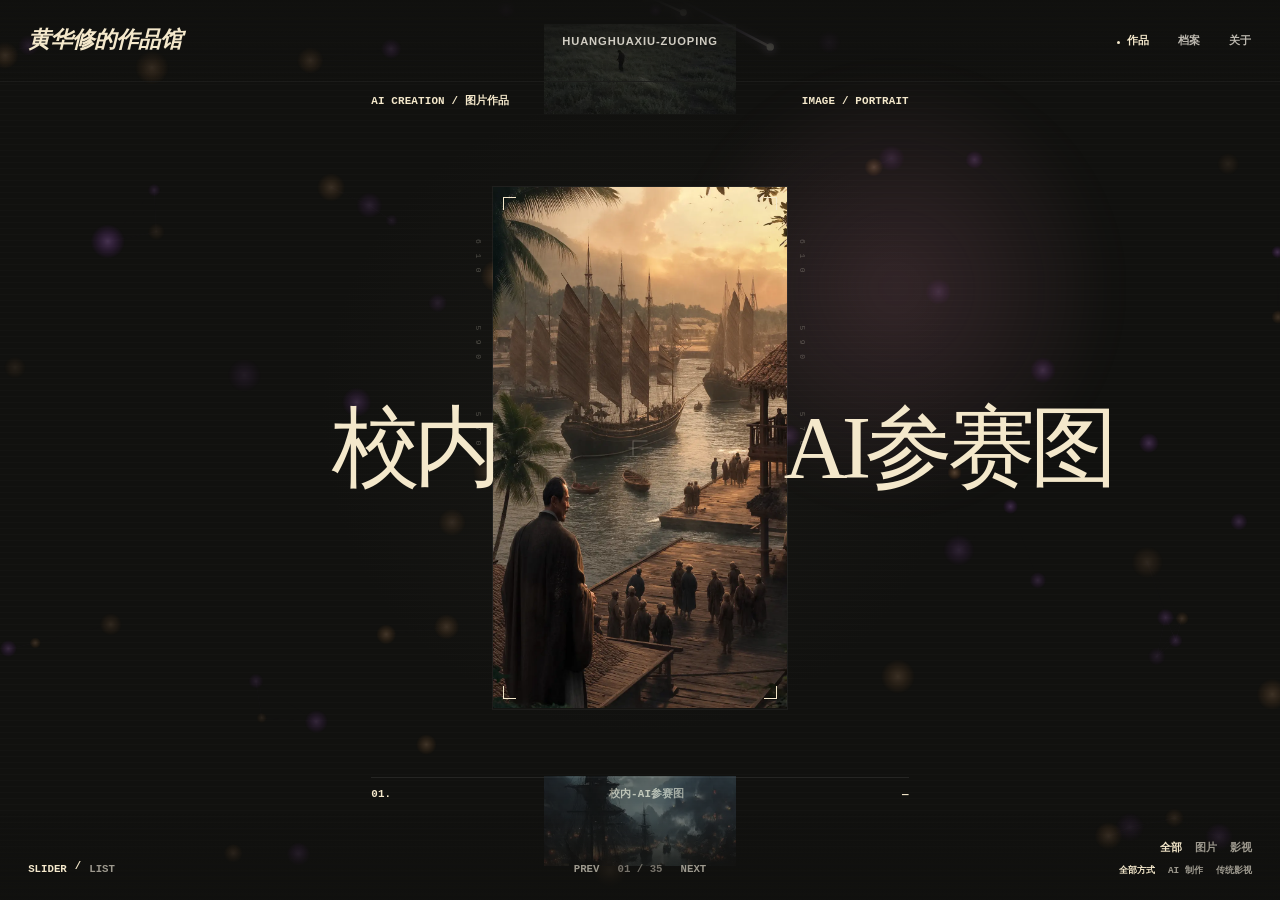
==== index.html @ d105a2c4 "Finalize mobile archive control index.html" ====
<!doctype html>
<html lang="zh-CN">
<head>
  <meta charset="utf-8">
  <meta name="viewport" content="width=device-width,initial-scale=1,viewport-fit=cover">
  <meta name="description" content="黄华修的 AI 视觉与影视作品集">
  <meta name="theme-color" content="#11110f">
  <title>黄华修的作品馆</title>
  <link rel="stylesheet" href="editorial.css?v=5">
</head>
<body>
  <canvas class="ambient-canvas" aria-hidden="true"></canvas>
  <div class="cursor-aura" aria-hidden="true"></div>
  <header class="site-header">
    <a class="brand" id="brand-name" href="#work" aria-label="返回精选作品">黄华修的作品馆</a>
    <p class="creative-label" id="creative-label">AI VISUAL ARTIST / FILMMAKER</p>
    <nav class="primary-nav" aria-label="主导航">
      <a class="is-current" id="work-link" href="#work">作品</a>
      <button type="button" id="open-archive">档案</button>
      <button type="button" id="open-about">关于</button>
    </nav>
  </header>
  <button class="mobile-archive-link" id="mobile-archive" type="button">档案</button>
  <main id="work" class="portfolio-shell">
    <section class="slider-view" id="slider-view" aria-label="精选作品浏览器">
      <button class="peek peek-previous" id="peek-previous" type="button" aria-label="上一件作品"></button>
      <div class="featured-header" aria-live="polite"><span id="featured-category">AI VISUAL</span><span class="featured-mode" id="featured-mode">IMAGE / PORTRAIT</span></div>
      <div class="featured-composition" id="featured-composition">
        <h1 class="title-fragment title-left" id="title-left"></h1>
        <button class="featured-frame" id="featured-frame" type="button" aria-label="查看作品详情">
          <span class="film-corner corner-tl" aria-hidden="true"></span><span class="film-corner corner-tr" aria-hidden="true"></span><span class="film-corner corner-bl" aria-hidden="true"></span><span class="film-corner corner-br" aria-hidden="true"></span>
          <span class="frame-scale scale-left" aria-hidden="true">610&nbsp;&nbsp;&nbsp;590&nbsp;&nbsp;&nbsp;570</span><span class="frame-scale scale-right" aria-hidden="true">610&nbsp;&nbsp;&nbsp;590&nbsp;&nbsp;&nbsp;570</span><span class="focus-mark" aria-hidden="true"></span>
          <span class="featured-media" id="featured-media"></span>
        </button>
        <h1 class="title-fragment title-right" id="title-right"></h1>
      </div>
      <div class="featured-info"><span class="work-number" id="work-number">01.</span><span class="work-title" id="work-title"></span><span class="work-year" id="work-year">—</span></div>
      <button class="peek peek-next" id="peek-next" type="button" aria-label="下一件作品"></button>
    </section>
    <section class="archive-view" id="archive-view" hidden aria-label="作品列表">
      <header class="archive-heading"><div><span class="micro-label">ARCHIVE / 全部作品</span><h1 id="archive-title">作品展示</h1></div><div class="archive-intro"><p id="archive-statement"></p><p id="archive-description"></p></div></header>
      <div class="archive-list" id="archive-list"></div>
    </section>
    <section class="about-view" id="about-view" hidden aria-label="关于创作者"><span class="micro-label">ABOUT / 关于</span><h1 id="about-title">黄华修的作品馆</h1><p id="about-description"></p><button type="button" class="text-button" id="about-back">返回作品</button></section>
    <div class="empty-state" id="empty-state" hidden>当前筛选条件下暂无作品</div>
  </main>
  <footer class="portfolio-controls">
    <div class="view-switch" role="group" aria-label="视图切换"><button type="button" class="is-active" id="slider-button">SLIDER</button><span>/</span><button type="button" id="list-button">LIST</button></div>
    <div class="step-controls" role="group" aria-label="作品切换"><button type="button" id="previous-work" aria-label="上一件作品">PREV</button><span id="work-progress">01 / 10</span><button type="button" id="next-work" aria-label="下一件作品">NEXT</button></div>
    <div class="filter-controls">
      <div class="filter-group" id="media-filters" role="group" aria-label="作品类型"><button type="button" class="is-active" data-filter="all">全部</button><button type="button" data-filter="image">图片</button><button type="button" data-filter="video">影视</button></div>
      <div class="filter-group secondary-filters" id="production-filters" role="group" aria-label="制作方式"><button type="button" class="is-active" data-filter="all">全部方式</button><button type="button" data-filter="ai">AI 制作</button><button type="button" data-filter="traditional">传统影视</button></div>
    </div>
  </footer>
  <dialog id="viewer" aria-labelledby="viewer-title">
    <button class="close" type="button" aria-label="关闭详情">关闭</button><div id="viewer-media"></div>
    <div class="viewer-copy"><div><span id="viewer-meta"></span><h2 id="viewer-title"></h2><p id="viewer-description"></p></div><span id="viewer-category"></span></div>
  </dialog>
  <script defer src="ambient.js?v=3"></script>
  <script defer src="editorial-gallery.js?v=5"></script>
</body>
</html>
---- editorial.css ----
:root{--paper:#f4e8cb;--ink:#151512;--muted:#9b978b;--line:#f4e8cb32;--accent:#efb88f;--pointer-x:70vw;--pointer-y:32vh;--header-height:82px;--footer-height:86px}
*{box-sizing:border-box}html{background:var(--ink);scroll-behavior:smooth}body{margin:0;min-width:320px;min-height:100dvh;overflow:hidden;background:#11110f;color:var(--paper);font-family:"Microsoft YaHei UI","PingFang SC",Arial,sans-serif}button,a{color:inherit;font:inherit}button{border:0}a{text-decoration:none}[hidden]{display:none!important}.sr-only{position:absolute;width:1px;height:1px;overflow:hidden;clip:rect(0,0,0,0)}
.ambient-canvas{position:fixed;inset:0;width:100%;height:100%;z-index:0;pointer-events:none;opacity:.34}.cursor-aura{position:fixed;left:var(--pointer-x);top:var(--pointer-y);width:30rem;height:30rem;z-index:0;pointer-events:none;border-radius:50%;background:radial-gradient(circle,#c97f9830,transparent 65%);filter:blur(16px);transform:translate(-50%,-50%)}body::before{content:"";position:fixed;inset:0;z-index:0;pointer-events:none;background:radial-gradient(circle at 50% 46%,#2d292326,transparent 40%),linear-gradient(#ffffff03 1px,transparent 1px);background-size:auto,100% 6px;mix-blend-mode:screen}
.site-header{position:fixed;z-index:20;left:0;right:0;top:0;height:var(--header-height);display:grid;grid-template-columns:1fr auto 1fr;align-items:center;padding:0 clamp(22px,2.2vw,44px);border-bottom:1px solid #ffffff0c;background:linear-gradient(to bottom,#11110ff5,#11110f82,transparent)}.brand{justify-self:start;font:italic 600 clamp(1.25rem,1.75vw,1.8rem)/1 Georgia,"Noto Serif SC",serif;color:var(--paper)}.creative-label{margin:0;color:#d1cdc3;font-size:.7rem;font-weight:700;letter-spacing:.08em;text-transform:uppercase}.primary-nav{justify-self:end;display:flex;gap:clamp(14px,2.2vw,34px);align-items:center}.primary-nav a,.primary-nav button{position:relative;padding:5px 0;background:none;cursor:pointer;color:#bbb7ae;font-size:.7rem;font-weight:700;letter-spacing:.04em;text-transform:uppercase}.primary-nav .is-current,.primary-nav a:hover,.primary-nav button:hover{color:var(--paper)}.primary-nav .is-current::before{content:"";position:absolute;left:-10px;top:50%;width:3px;height:3px;border-radius:50%;background:var(--paper)}
.portfolio-shell{position:relative;z-index:2;height:100dvh;min-height:600px;padding:var(--header-height) 0 var(--footer-height);overflow:hidden}.slider-view{position:relative;width:100%;height:100%;display:grid;grid-template-rows:auto 1fr auto;align-items:center;padding:clamp(12px,1.4vh,20px) clamp(24px,3vw,52px)}.featured-header,.featured-info{width:min(42vw,680px);margin:auto;display:grid;grid-template-columns:1fr auto;color:var(--paper);font:600 .68rem/1.2 "Courier New",monospace;letter-spacing:.015em;text-transform:uppercase}.featured-header{align-self:end;padding-bottom:10px}.featured-mode{text-align:right}.featured-composition{position:relative;align-self:center;display:grid;grid-template-columns:minmax(0,1fr) auto minmax(0,1fr);align-items:center;width:100%;min-height:0;transition:opacity .24s ease,transform .55s cubic-bezier(.22,.8,.2,1)}.featured-composition.is-leaving{opacity:0;transform:translateY(var(--slide-direction,16px)) scale(.985)}
.title-fragment{position:relative;z-index:3;margin:0;color:var(--paper);font:400 clamp(3.1rem,6.9vw,8.4rem)/.86 Georgia,"Noto Serif SC","Songti SC",serif;letter-spacing:-.065em;text-wrap:balance;pointer-events:none}.title-left{text-align:right;margin-right:-.035em}.title-right{text-align:left;margin-left:-.035em}.featured-composition[data-long-title="true"] .title-fragment{font-size:clamp(2.5rem,5.6vw,6.8rem);line-height:.92}
.featured-frame{position:relative;z-index:2;width:min(42vw,680px);aspect-ratio:16/9;padding:0;background:#1b1a18;cursor:pointer;overflow:visible;box-shadow:0 0 0 1px #ffffff0d}.featured-frame.is-portrait{width:min(29vw,420px);aspect-ratio:9/16;max-height:58vh}.featured-media,.featured-media picture,.featured-media img,.featured-media video{display:block;width:100%;height:100%}.featured-media{overflow:hidden;background:#191816}.featured-media img,.featured-media video{object-fit:cover}.featured-frame.is-portrait .featured-media img{object-fit:contain;background:#151412}.featured-frame:focus-visible{outline:1px solid var(--paper);outline-offset:8px}
.film-corner{position:absolute;z-index:4;width:13px;height:13px;border-color:#e9e2d1a8;pointer-events:none}.corner-tl{left:10px;top:10px;border-left:1px solid;border-top:1px solid}.corner-tr{right:10px;top:10px;border-right:1px solid;border-top:1px solid}.corner-bl{left:10px;bottom:10px;border-left:1px solid;border-bottom:1px solid}.corner-br{right:10px;bottom:10px;border-right:1px solid;border-bottom:1px solid}.frame-scale{position:absolute;top:10%;bottom:10%;z-index:5;display:flex;align-items:center;color:#dbd5c54d;font:500 .5rem/1 "Courier New",monospace;writing-mode:vertical-rl;letter-spacing:.6rem;pointer-events:none}.scale-left{left:-19px}.scale-right{right:-19px}.focus-mark{position:absolute;z-index:5;left:50%;top:50%;width:15px;height:15px;transform:translate(-50%,-50%);border-left:1px solid #eee9df4d;border-top:1px solid #eee9df4d;pointer-events:none}.focus-mark::after{content:"";position:absolute;left:-5px;top:6px;width:24px;border-top:1px solid #eee9df35}
.featured-info{align-self:start;grid-template-columns:auto 1fr auto;padding-top:10px;gap:24px;border-top:1px solid #ffffff16}.work-title{text-align:center;white-space:nowrap;overflow:hidden;text-overflow:ellipsis}.work-year{text-align:right}.peek{position:absolute;z-index:1;left:50%;width:clamp(120px,15vw,240px);height:clamp(58px,10vh,112px);padding:0;transform:translateX(-50%);overflow:hidden;background:#1b1a18;cursor:pointer;opacity:.52;filter:saturate(.7);transition:opacity .25s,transform .35s}.peek:hover{opacity:.88}.peek-previous{top:-6.5vh}.peek-next{bottom:-5.8vh}.peek img{width:100%;height:100%;display:block;object-fit:cover}.peek .peek-label{display:flex;width:100%;height:100%;align-items:center;justify-content:center;padding:12px;color:#ddd5c5;background:linear-gradient(135deg,#221f27,#392333);font:600 .62rem/1.35 "Courier New",monospace;text-transform:uppercase}.video-poster{display:flex;width:100%;height:100%;flex-direction:column;justify-content:flex-end;align-items:flex-start;padding:clamp(18px,3vw,38px);text-align:left;background:radial-gradient(circle at 72% 25%,#fb72994a,transparent 32%),linear-gradient(145deg,#28232e,#151416);color:#fff}.video-poster small{margin-bottom:.8rem;color:#f795b2;font:.62rem/1 "Courier New",monospace;letter-spacing:.18em}.video-poster strong{max-width:85%;font:400 clamp(1.25rem,2.4vw,2.8rem)/1.05 Georgia,"Noto Serif SC",serif}
.portfolio-controls{position:fixed;z-index:25;left:0;right:0;bottom:0;height:var(--footer-height);display:grid;grid-template-columns:1fr auto 1fr;align-items:end;padding:0 clamp(22px,2.2vw,44px) 20px;background:linear-gradient(to top,#11110ff8,#11110fa6,transparent);font:600 .67rem/1.3 "Courier New",monospace;text-transform:uppercase}.portfolio-controls button{padding:3px 0;background:none;cursor:pointer;color:#9d998e;font-size:inherit;text-transform:uppercase}.portfolio-controls button:hover,.portfolio-controls button.is-active{color:var(--paper)}.view-switch{justify-self:start;display:flex;gap:8px}.step-controls{justify-self:center;display:flex;gap:18px;align-items:center;color:#77736b}.filter-controls{justify-self:end;display:grid;gap:3px}.filter-group{display:flex;justify-content:flex-end;gap:13px}.secondary-filters button{font-size:.59rem}
.archive-view,.about-view{height:100%;overflow:auto;padding:clamp(30px,5vh,70px) clamp(24px,5vw,84px) calc(var(--footer-height) + 24px);scrollbar-width:thin;scrollbar-color:#eee3c94a transparent}.archive-heading{display:grid;grid-template-columns:1fr 1fr;gap:8vw;padding-bottom:5vh;border-bottom:1px solid var(--line)}.micro-label{color:var(--accent);font:600 .65rem/1 "Courier New",monospace;letter-spacing:.12em;text-transform:uppercase}.archive-heading h1,.about-view h1{margin:.5rem 0 0;font:400 clamp(3rem,7vw,7.5rem)/.9 Georgia,"Noto Serif SC",serif;letter-spacing:-.055em}.archive-intro{align-self:end;max-width:520px;color:#bcb6a9}.archive-intro p{margin:.4rem 0}.archive-list{display:grid}.archive-row{display:grid;grid-template-columns:60px minmax(86px,130px) minmax(180px,1.5fr) 1fr 70px;gap:clamp(14px,2.4vw,38px);align-items:center;width:100%;padding:14px 0;border-bottom:1px solid var(--line);background:none;text-align:left;cursor:pointer}.archive-row:hover{color:#fff}.archive-thumb{width:100%;aspect-ratio:16/9;overflow:hidden;background:#1d1b19}.archive-thumb.is-portrait{aspect-ratio:4/5;width:55px}.archive-thumb picture,.archive-thumb img{width:100%;height:100%;display:block}.archive-thumb img{object-fit:cover}.archive-index,.archive-year,.archive-category{color:#8f8a80;font:.65rem/1.3 "Courier New",monospace;text-transform:uppercase}.archive-name{font:400 clamp(1.1rem,2vw,2rem)/1.1 Georgia,"Noto Serif SC",serif}.archive-category{text-align:right}
.about-view{display:grid;align-content:center;justify-items:start;max-width:900px}.about-view p{max-width:620px;color:#c4beb1;font-size:clamp(1rem,1.5vw,1.25rem)}.text-button{margin-top:1.5rem;padding:.6rem 1rem;border:1px solid var(--line);background:none;cursor:pointer}.empty-state{position:absolute;inset:var(--header-height) 0 var(--footer-height);display:grid;place-items:center;color:#8e897f;font:.7rem/1 "Courier New",monospace;text-transform:uppercase}
dialog{width:min(1120px,94vw);max-height:92dvh;padding:18px;border:1px solid #ffffff2b;background:#11110f;color:var(--paper);box-shadow:0 30px 120px #000;border-radius:0}dialog::backdrop{background:#050504e8;backdrop-filter:blur(8px)}dialog img,dialog video{display:block;width:100%;max-height:68dvh;object-fit:contain}.bili-frame{position:relative;width:100%;aspect-ratio:16/9;background:#000}.bili-frame iframe{position:absolute;inset:0;width:100%;height:100%;border:0}.close{float:right;margin-bottom:12px;padding:6px 10px;background:none;border:1px solid var(--line);cursor:pointer}.viewer-copy{clear:both;display:grid;grid-template-columns:1fr auto;gap:30px;padding-top:14px}.viewer-copy h2{margin:.2rem 0;font:400 clamp(1.6rem,3vw,3rem)/1.1 Georgia,"Noto Serif SC",serif}.viewer-copy p,.viewer-copy>span,#viewer-meta{color:#aaa59b}.viewer-image{display:grid;justify-items:center;gap:10px}.viewer-image a{padding:6px 12px;border:1px solid var(--line);font-size:.75rem}
@media(max-width:980px){:root{--header-height:74px}.site-header{grid-template-columns:1fr auto}.creative-label{display:none}.featured-frame{width:min(48vw,600px)}.featured-frame.is-portrait{width:min(35vw,390px)}.title-fragment{font-size:clamp(2.5rem,6.2vw,5rem)}.portfolio-controls{grid-template-columns:1fr auto}.step-controls{display:none}.filter-controls{grid-column:2}.archive-heading{grid-template-columns:1fr}.archive-intro{margin-top:1rem}.archive-row{grid-template-columns:45px 90px 1.5fr 1fr 60px}}
@media(max-width:720px){:root{--header-height:66px;--footer-height:126px}.cursor-aura{display:none}.ambient-canvas{opacity:.25}.site-header{padding:0 18px}.brand{font-size:1.15rem}.primary-nav{gap:13px}.primary-nav a,.primary-nav button{font-size:.61rem}.portfolio-shell{min-height:540px}.slider-view{grid-template-rows:auto 1fr auto;padding:10px 18px}.featured-header,.featured-info{width:min(88vw,520px)}.featured-composition{display:flex;flex-direction:column;justify-content:center;gap:12px}.title-fragment{position:relative;width:min(88vw,520px);font-size:clamp(2rem,10vw,4rem);line-height:.96;text-align:left;margin:0;letter-spacing:-.045em}.title-right:empty{display:none}.featured-frame,.featured-frame.is-portrait{order:2;width:auto;max-width:88vw;height:auto;max-height:49vh}.featured-frame{width:min(88vw,520px)}.featured-frame.is-portrait{width:min(62vw,310px)}.title-left{order:1}.title-right{order:3}.frame-scale{display:none}.featured-info{gap:12px}.work-title{text-align:left}.peek{display:none}.portfolio-controls{height:var(--footer-height);grid-template-columns:1fr auto;align-items:start;padding:22px 18px 14px}.filter-controls{grid-column:1/-1;grid-row:2;justify-self:stretch;margin-top:13px}.filter-group{justify-content:flex-start;gap:14px}.secondary-filters{margin-top:5px}.archive-view,.about-view{padding:24px 18px calc(var(--footer-height) + 16px)}.archive-heading h1,.about-view h1{font-size:clamp(2.5rem,13vw,4.8rem)}.archive-row{grid-template-columns:32px 56px 1fr 48px;gap:10px}.archive-row .archive-year{display:none}.archive-thumb.is-portrait{width:42px}.archive-name{font-size:1rem}.archive-category{font-size:.55rem}.viewer-copy{grid-template-columns:1fr}.viewer-copy>span{display:none}}
@media(max-height:700px) and (min-width:721px){:root{--header-height:66px;--footer-height:72px}.featured-frame{width:min(35vw,560px)}.featured-frame.is-portrait{width:min(24vw,330px);max-height:52vh}.title-fragment{font-size:clamp(2.8rem,5.7vw,6.2rem)}.peek{height:60px}.portfolio-controls{padding-bottom:14px}}
@media(prefers-reduced-motion:reduce){*,*::before,*::after{animation:none!important;transition:none!important;scroll-behavior:auto!important}.ambient-canvas{display:none}}
.featured-frame.is-portrait{width:min(29vw,calc(58vh * .5625),420px);max-height:none}
.archive-thumb .video-poster{padding:8px}.archive-thumb .video-poster small{display:none}.archive-thumb .video-poster strong{max-width:100%;font-size:.55rem}
@media(max-width:720px){.featured-frame.is-portrait{width:min(62vw,calc(49vh * .5625),310px)}}
@media(max-width:720px){.primary-nav #open-about{display:none}.featured-header{grid-template-columns:1fr;gap:4px}.featured-mode{text-align:left}#featured-category{white-space:nowrap;overflow:hidden;text-overflow:ellipsis}}
@media(max-width:720px){.site-header{display:flex;justify-content:space-between}.brand{white-space:nowrap}.primary-nav{flex-shrink:0}.primary-nav #work-link{display:none}}
@media(max-width:720px){.site-header .primary-nav{position:absolute;right:18px;top:50%;transform:translateY(-50%)}.site-header .primary-nav #open-archive{display:block;color:var(--paper)}}
@media(max-width:720px){#open-archive{position:fixed!important;top:22px!important;right:18px!important;z-index:100!important;display:block!important;color:var(--paper)!important}}
@media(max-width:720px){.site-header .primary-nav{position:static!important;transform:none!important}}
.mobile-archive-link{display:none}
@media(max-width:720px){.mobile-archive-link{position:fixed;z-index:120;display:block;right:18px;top:19px;padding:4px 0;background:none;color:var(--paper);font-size:.65rem;font-weight:700;letter-spacing:.08em}.primary-nav{display:none}}
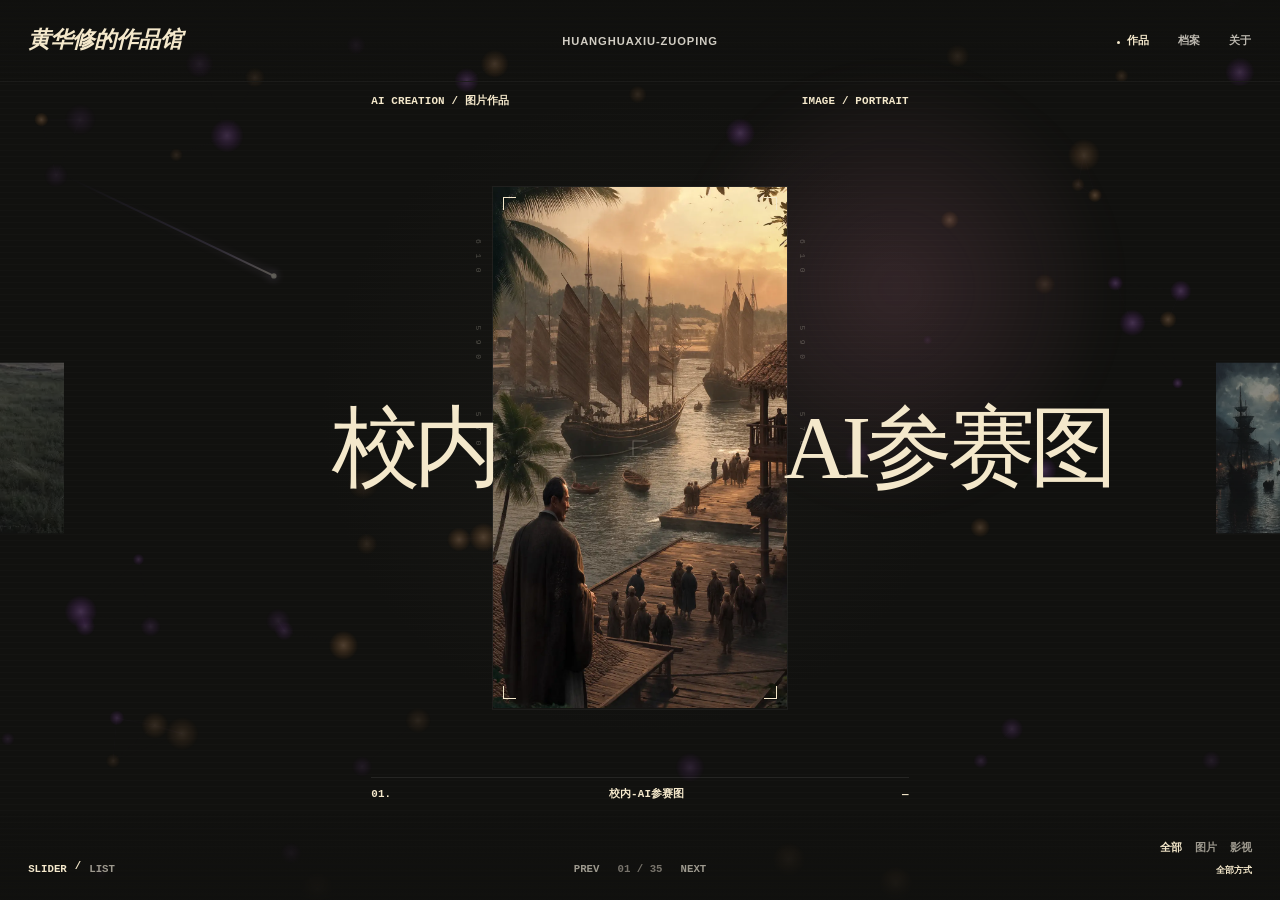
==== commit 695b9de0: "Rework portfolio categories and horizontal navigation" ====
--- a/index.html
+++ b/index.html
@@ -6,7 +6,7 @@
   <meta name="description" content="黄华修的 AI 视觉与影视作品集">
   <meta name="theme-color" content="#11110f">
   <title>黄华修的作品馆</title>
-  <link rel="stylesheet" href="editorial.css?v=5">
+  <link rel="stylesheet" href="editorial.css?v=6">
 </head>
 <body>
   <canvas class="ambient-canvas" aria-hidden="true"></canvas>
@@ -49,7 +49,7 @@
     <div class="step-controls" role="group" aria-label="作品切换"><button type="button" id="previous-work" aria-label="上一件作品">PREV</button><span id="work-progress">01 / 10</span><button type="button" id="next-work" aria-label="下一件作品">NEXT</button></div>
     <div class="filter-controls">
       <div class="filter-group" id="media-filters" role="group" aria-label="作品类型"><button type="button" class="is-active" data-filter="all">全部</button><button type="button" data-filter="image">图片</button><button type="button" data-filter="video">影视</button></div>
-      <div class="filter-group secondary-filters" id="production-filters" role="group" aria-label="制作方式"><button type="button" class="is-active" data-filter="all">全部方式</button><button type="button" data-filter="ai">AI 制作</button><button type="button" data-filter="traditional">传统影视</button></div>
+      <div class="filter-group secondary-filters" id="production-filters" role="group" aria-label="制作方式"><button type="button" class="is-active" data-filter="all">全部方式</button></div>
     </div>
   </footer>
   <dialog id="viewer" aria-labelledby="viewer-title">
@@ -57,6 +57,6 @@
     <div class="viewer-copy"><div><span id="viewer-meta"></span><h2 id="viewer-title"></h2><p id="viewer-description"></p></div><span id="viewer-category"></span></div>
   </dialog>
   <script defer src="ambient.js?v=3"></script>
-  <script defer src="editorial-gallery.js?v=5"></script>
+  <script defer src="editorial-gallery.js?v=6"></script>
 </body>
 </html>
--- a/editorial.css
+++ b/editorial.css
@@ -25,3 +25,33 @@
 @media(max-width:720px){.site-header .primary-nav{position:static!important;transform:none!important}}
 .mobile-archive-link{display:none}
 @media(max-width:720px){.mobile-archive-link{position:fixed;z-index:120;display:block;right:18px;top:19px;padding:4px 0;background:none;color:var(--paper);font-size:.65rem;font-weight:700;letter-spacing:.08em}.primary-nav{display:none}}
+
+/* Horizontal browser and categorized collection views */
+.featured-composition.is-leaving{transform:translateX(var(--slide-direction,16px)) scale(.985)}
+.peek{top:50%;left:auto;width:clamp(76px,8vw,130px);height:clamp(120px,19vh,200px);transform:translateY(-50%)}
+.peek-previous{top:50%;left:clamp(-54px,-3vw,-28px)}
+.peek-next{right:clamp(-54px,-3vw,-28px);bottom:auto}
+.catalog-layout{display:block}
+.catalog-section{scroll-margin-top:calc(var(--header-height) + 20px);padding:clamp(34px,6vw,80px) 0;border-bottom:1px solid var(--line)}
+.catalog-section>header{display:flex;align-items:baseline;justify-content:space-between;margin-bottom:30px}
+.catalog-section>header span{font:400 clamp(2rem,4.5vw,5rem)/.95 Georgia,"Noto Serif SC",serif}
+.catalog-section>header small,.orientation-group h2 small{color:#8f8a80;font:.65rem/1 "Courier New",monospace}
+.orientation-group+.orientation-group{margin-top:48px}
+.orientation-group h2{display:flex;gap:12px;align-items:baseline;margin:0 0 18px;color:#c9c2b4;font:500 .78rem/1.2 system-ui,sans-serif;letter-spacing:.12em}
+.gallery-grid{display:grid;grid-template-columns:repeat(4,minmax(0,1fr));gap:clamp(16px,2vw,30px)}
+.gallery-card{min-width:0;padding:0;background:none;color:var(--paper);text-align:left;cursor:pointer}
+.gallery-card-media{display:block;overflow:hidden;background:#1a1917}
+.gallery-card.is-landscape .gallery-card-media{aspect-ratio:16/9}
+.gallery-card.is-portrait .gallery-card-media{aspect-ratio:3/4}
+.gallery-card-media picture,.gallery-card-media img{display:block;width:100%;height:100%}
+.gallery-card-media img{object-fit:cover;transition:transform .6s cubic-bezier(.22,.8,.2,1),filter .4s}
+.gallery-card:hover .gallery-card-media img{transform:scale(1.025);filter:brightness(1.08)}
+.gallery-card-copy{display:grid;grid-template-columns:1fr auto;gap:12px;padding-top:10px}
+.gallery-card-copy strong{overflow:hidden;font:400 clamp(.9rem,1.2vw,1.15rem)/1.25 Georgia,"Noto Serif SC",serif;text-overflow:ellipsis;white-space:nowrap}
+.gallery-card-copy small{color:#8f8a80;font:.58rem/1.4 "Courier New",monospace}
+.video-grid{grid-template-columns:repeat(3,minmax(0,1fr))}
+.video-grid .gallery-card-media{aspect-ratio:16/9}
+.video-grid .video-poster{padding:20px}
+.catalog-empty{color:#77736b}
+@media(max-width:980px){.gallery-grid{grid-template-columns:repeat(3,minmax(0,1fr))}.video-grid{grid-template-columns:repeat(2,minmax(0,1fr))}}
+@media(max-width:720px){.gallery-grid,.video-grid{grid-template-columns:repeat(2,minmax(0,1fr));gap:18px 10px}.catalog-section{padding:36px 0}.catalog-section>header{margin-bottom:20px}.catalog-section>header span{font-size:2.2rem}.orientation-group+.orientation-group{margin-top:36px}.gallery-card-copy{grid-template-columns:1fr;padding-top:8px}.gallery-card-copy small{display:none}.video-grid .video-poster{padding:12px}.video-grid .video-poster strong{font-size:.9rem}.archive-heading{padding-bottom:22px}}
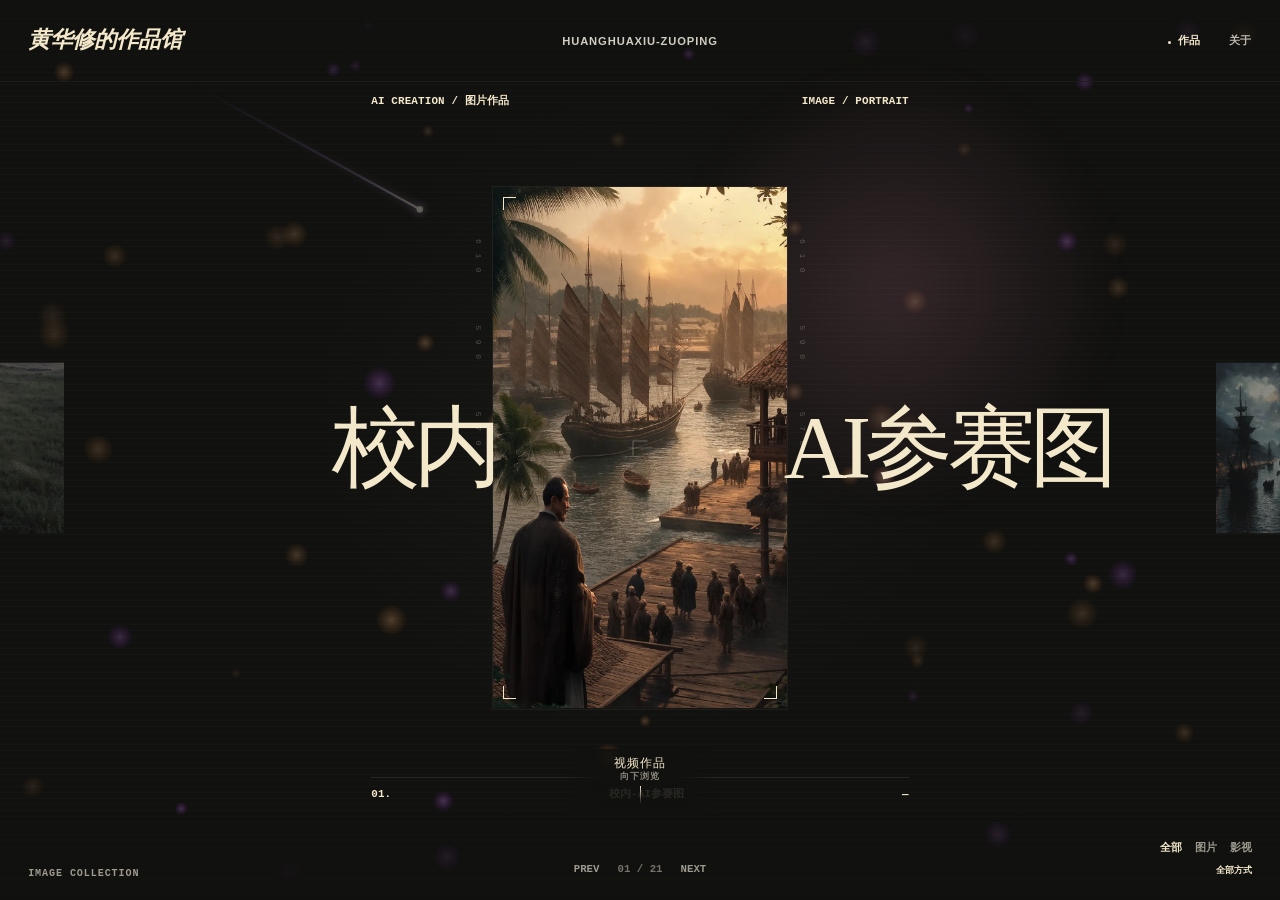
==== commit 604a924e: "Split home into image and film collections" ====
--- a/index.html
+++ b/index.html
@@ -6,7 +6,7 @@
   <meta name="description" content="黄华修的 AI 视觉与影视作品集">
   <meta name="theme-color" content="#11110f">
   <title>黄华修的作品馆</title>
-  <link rel="stylesheet" href="editorial.css?v=6">
+  <link rel="stylesheet" href="editorial.css?v=7">
 </head>
 <body>
   <canvas class="ambient-canvas" aria-hidden="true"></canvas>
@@ -16,13 +16,12 @@
     <p class="creative-label" id="creative-label">AI VISUAL ARTIST / FILMMAKER</p>
     <nav class="primary-nav" aria-label="主导航">
       <a class="is-current" id="work-link" href="#work">作品</a>
-      <button type="button" id="open-archive">档案</button>
       <button type="button" id="open-about">关于</button>
     </nav>
   </header>
-  <button class="mobile-archive-link" id="mobile-archive" type="button">档案</button>
   <main id="work" class="portfolio-shell">
     <section class="slider-view" id="slider-view" aria-label="精选作品浏览器">
+      <button class="deck-guide deck-guide-up" id="guide-to-images" type="button" hidden><span class="guide-line" aria-hidden="true"></span><small>向上浏览</small><strong>图片作品</strong></button>
       <button class="peek peek-previous" id="peek-previous" type="button" aria-label="上一件作品"></button>
       <div class="featured-header" aria-live="polite"><span id="featured-category">AI VISUAL</span><span class="featured-mode" id="featured-mode">IMAGE / PORTRAIT</span></div>
       <div class="featured-composition" id="featured-composition">
@@ -36,6 +35,7 @@
       </div>
       <div class="featured-info"><span class="work-number" id="work-number">01.</span><span class="work-title" id="work-title"></span><span class="work-year" id="work-year">—</span></div>
       <button class="peek peek-next" id="peek-next" type="button" aria-label="下一件作品"></button>
+      <button class="deck-guide deck-guide-down" id="guide-to-videos" type="button"><strong>视频作品</strong><small>向下浏览</small><span class="guide-line" aria-hidden="true"></span></button>
     </section>
     <section class="archive-view" id="archive-view" hidden aria-label="作品列表">
       <header class="archive-heading"><div><span class="micro-label">ARCHIVE / 全部作品</span><h1 id="archive-title">作品展示</h1></div><div class="archive-intro"><p id="archive-statement"></p><p id="archive-description"></p></div></header>
@@ -45,7 +45,7 @@
     <div class="empty-state" id="empty-state" hidden>当前筛选条件下暂无作品</div>
   </main>
   <footer class="portfolio-controls">
-    <div class="view-switch" role="group" aria-label="视图切换"><button type="button" class="is-active" id="slider-button">SLIDER</button><span>/</span><button type="button" id="list-button">LIST</button></div>
+    <div class="deck-indicator" id="deck-indicator">IMAGE COLLECTION</div>
     <div class="step-controls" role="group" aria-label="作品切换"><button type="button" id="previous-work" aria-label="上一件作品">PREV</button><span id="work-progress">01 / 10</span><button type="button" id="next-work" aria-label="下一件作品">NEXT</button></div>
     <div class="filter-controls">
       <div class="filter-group" id="media-filters" role="group" aria-label="作品类型"><button type="button" class="is-active" data-filter="all">全部</button><button type="button" data-filter="image">图片</button><button type="button" data-filter="video">影视</button></div>
@@ -57,6 +57,6 @@
     <div class="viewer-copy"><div><span id="viewer-meta"></span><h2 id="viewer-title"></h2><p id="viewer-description"></p></div><span id="viewer-category"></span></div>
   </dialog>
   <script defer src="ambient.js?v=3"></script>
-  <script defer src="editorial-gallery.js?v=6"></script>
+  <script defer src="editorial-gallery.js?v=7"></script>
 </body>
 </html>
--- a/editorial.css
+++ b/editorial.css
@@ -55,3 +55,15 @@
 .catalog-empty{color:#77736b}
 @media(max-width:980px){.gallery-grid{grid-template-columns:repeat(3,minmax(0,1fr))}.video-grid{grid-template-columns:repeat(2,minmax(0,1fr))}}
 @media(max-width:720px){.gallery-grid,.video-grid{grid-template-columns:repeat(2,minmax(0,1fr));gap:18px 10px}.catalog-section{padding:36px 0}.catalog-section>header{margin-bottom:20px}.catalog-section>header span{font-size:2.2rem}.orientation-group+.orientation-group{margin-top:36px}.gallery-card-copy{grid-template-columns:1fr;padding-top:8px}.gallery-card-copy small{display:none}.video-grid .video-poster{padding:12px}.video-grid .video-poster strong{font-size:.9rem}.archive-heading{padding-bottom:22px}}
+
+/* Two-level home: image collection above film collection */
+.deck-indicator{justify-self:start;color:#9d998e;font-size:.63rem;letter-spacing:.09em}
+.deck-guide{position:absolute;z-index:12;left:50%;display:grid;justify-items:center;gap:3px;min-width:150px;padding:8px 20px;background:linear-gradient(90deg,transparent,#11110fe6 22%,#11110fe6 78%,transparent);transform:translateX(-50%);cursor:pointer;color:var(--paper);text-align:center}
+.deck-guide-up{top:2px}.deck-guide-down{bottom:2px}
+.deck-guide strong{font:400 .78rem/1.1 Georgia,"Noto Serif SC",serif;letter-spacing:.08em}.deck-guide small{color:#8f8a80;font:600 .55rem/1.1 "Courier New",monospace;letter-spacing:.12em;text-transform:uppercase}
+.guide-line{display:block;width:1px;height:18px;background:linear-gradient(transparent,var(--paper))}.deck-guide-down .guide-line{background:linear-gradient(var(--paper),transparent)}
+.deck-guide:hover strong{color:var(--accent)}.deck-guide:hover .guide-line{height:25px}
+.slider-view{transition:opacity .28s ease,transform .55s cubic-bezier(.22,.8,.2,1)}
+.slider-view.is-deck-leaving{opacity:0}.slider-view.is-deck-leaving[data-deck-direction="down"]{transform:translateY(-42px)}.slider-view.is-deck-leaving[data-deck-direction="up"]{transform:translateY(42px)}
+.slider-view.is-deck-entering{opacity:0}.slider-view.is-deck-entering[data-deck-direction="down"]{transform:translateY(42px)}.slider-view.is-deck-entering[data-deck-direction="up"]{transform:translateY(-42px)}
+@media(max-width:720px){.primary-nav{display:flex}.primary-nav #open-about{display:none}.deck-guide{min-width:130px;padding:5px 14px}.deck-guide-up{top:0}.deck-guide-down{bottom:0}.guide-line{height:12px}.deck-guide strong{font-size:.7rem}.deck-indicator{font-size:.56rem}}
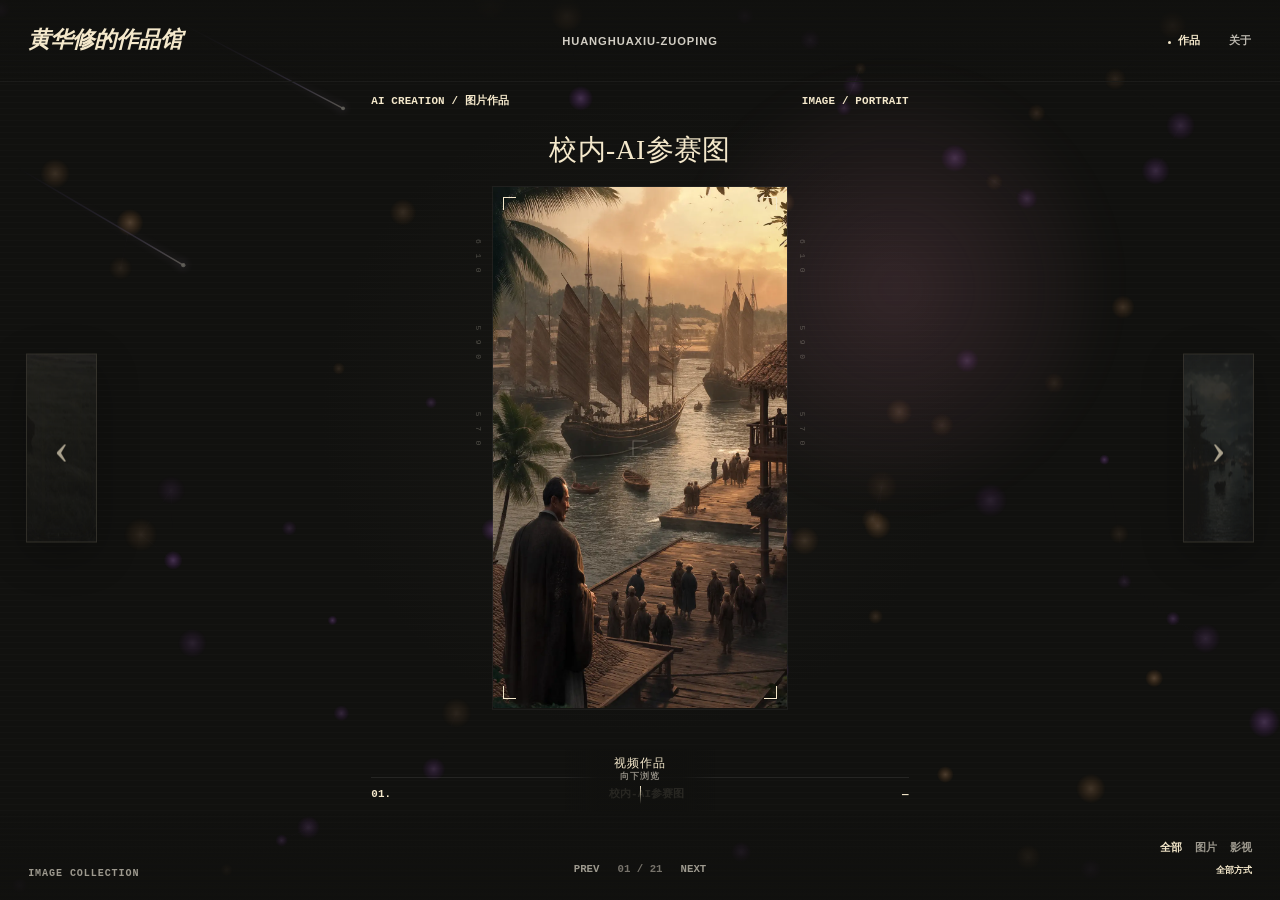
==== commit da0d0eb5: "Add glass navigation controls and adaptive titles" ====
--- a/index.html
+++ b/index.html
@@ -6,7 +6,7 @@
   <meta name="description" content="黄华修的 AI 视觉与影视作品集">
   <meta name="theme-color" content="#11110f">
   <title>黄华修的作品馆</title>
-  <link rel="stylesheet" href="editorial.css?v=7">
+  <link rel="stylesheet" href="editorial.css?v=8">
 </head>
 <body>
   <canvas class="ambient-canvas" aria-hidden="true"></canvas>
@@ -25,6 +25,7 @@
       <button class="peek peek-previous" id="peek-previous" type="button" aria-label="上一件作品"></button>
       <div class="featured-header" aria-live="polite"><span id="featured-category">AI VISUAL</span><span class="featured-mode" id="featured-mode">IMAGE / PORTRAIT</span></div>
       <div class="featured-composition" id="featured-composition">
+        <h1 class="featured-title-above" id="featured-title-above"></h1>
         <h1 class="title-fragment title-left" id="title-left"></h1>
         <button class="featured-frame" id="featured-frame" type="button" aria-label="查看作品详情">
           <span class="film-corner corner-tl" aria-hidden="true"></span><span class="film-corner corner-tr" aria-hidden="true"></span><span class="film-corner corner-bl" aria-hidden="true"></span><span class="film-corner corner-br" aria-hidden="true"></span>
@@ -57,6 +58,6 @@
     <div class="viewer-copy"><div><span id="viewer-meta"></span><h2 id="viewer-title"></h2><p id="viewer-description"></p></div><span id="viewer-category"></span></div>
   </dialog>
   <script defer src="ambient.js?v=3"></script>
-  <script defer src="editorial-gallery.js?v=7"></script>
+  <script defer src="editorial-gallery.js?v=8"></script>
 </body>
 </html>
--- a/editorial.css
+++ b/editorial.css
@@ -67,3 +67,15 @@
 .slider-view.is-deck-leaving{opacity:0}.slider-view.is-deck-leaving[data-deck-direction="down"]{transform:translateY(-42px)}.slider-view.is-deck-leaving[data-deck-direction="up"]{transform:translateY(42px)}
 .slider-view.is-deck-entering{opacity:0}.slider-view.is-deck-entering[data-deck-direction="down"]{transform:translateY(42px)}.slider-view.is-deck-entering[data-deck-direction="up"]{transform:translateY(-42px)}
 @media(max-width:720px){.primary-nav{display:flex}.primary-nav #open-about{display:none}.deck-guide{min-width:130px;padding:5px 14px}.deck-guide-up{top:0}.deck-guide-down{bottom:0}.guide-line{height:12px}.deck-guide strong{font-size:.7rem}.deck-indicator{font-size:.56rem}}
+
+/* Artwork title above the frame and glass side controls */
+.title-fragment{visibility:hidden}
+.featured-title-above{position:absolute;z-index:6;left:50%;bottom:calc(100% + clamp(14px,2.3vh,26px));width:min(42vw,680px);margin:0;transform:translateX(-50%);color:var(--paper);font:400 clamp(1.15rem,2.15vw,2.2rem)/1.12 Georgia,"Noto Serif SC","Songti SC",serif;letter-spacing:.015em;text-align:center;text-wrap:balance;pointer-events:none}
+.featured-composition.is-portrait-work .featured-title-above{width:min(29vw,420px)}
+.featured-composition[data-title-size="medium"] .featured-title-above{font-size:clamp(1rem,1.75vw,1.75rem)}
+.featured-composition[data-title-size="long"] .featured-title-above{font-size:clamp(.9rem,1.35vw,1.35rem);line-height:1.3}
+.peek{z-index:8;width:clamp(64px,5.6vw,94px);height:clamp(132px,21vh,220px);border:1px solid #f4e8cb30;background:linear-gradient(135deg,#2825209c,#171615b5);box-shadow:0 12px 45px #0006;opacity:.68;filter:none;backdrop-filter:blur(12px);-webkit-backdrop-filter:blur(12px)}
+.peek-previous{left:clamp(12px,2vw,34px)}.peek-next{right:clamp(12px,2vw,34px)}
+.peek::after{position:absolute;z-index:3;left:50%;top:50%;transform:translate(-50%,-50%);color:var(--paper);font:300 clamp(2rem,3.5vw,4rem)/1 Georgia,serif;text-shadow:0 2px 14px #000;transition:transform .3s,color .3s}.peek-previous::after{content:"‹"}.peek-next::after{content:"›"}
+.peek img{opacity:.2;filter:grayscale(.25);transition:opacity .35s,transform .5s}.peek .peek-label{opacity:0}.peek:hover,.peek:focus-visible{opacity:1;border-color:#f4e8cb75;outline:none}.peek:hover img,.peek:focus-visible img{opacity:.38;transform:scale(1.06)}.peek-previous:hover::after{transform:translate(-62%,-50%);color:var(--accent)}.peek-next:hover::after{transform:translate(-38%,-50%);color:var(--accent)}
+@media(max-width:720px){.title-fragment{display:none}.featured-composition{gap:0}.featured-title-above,.featured-composition.is-portrait-work .featured-title-above{position:relative;left:auto;bottom:auto;order:1;width:min(88vw,520px);margin:0 0 12px;transform:none;font-size:clamp(1rem,5vw,1.45rem);line-height:1.2;text-align:left}.featured-frame,.featured-frame.is-portrait{order:2}.peek{display:block;top:52%;width:46px;height:112px}.peek-previous{left:5px!important;right:auto!important}.peek-next{left:auto!important;right:5px!important}.peek::after{font-size:2.3rem}.peek img{opacity:.12}}
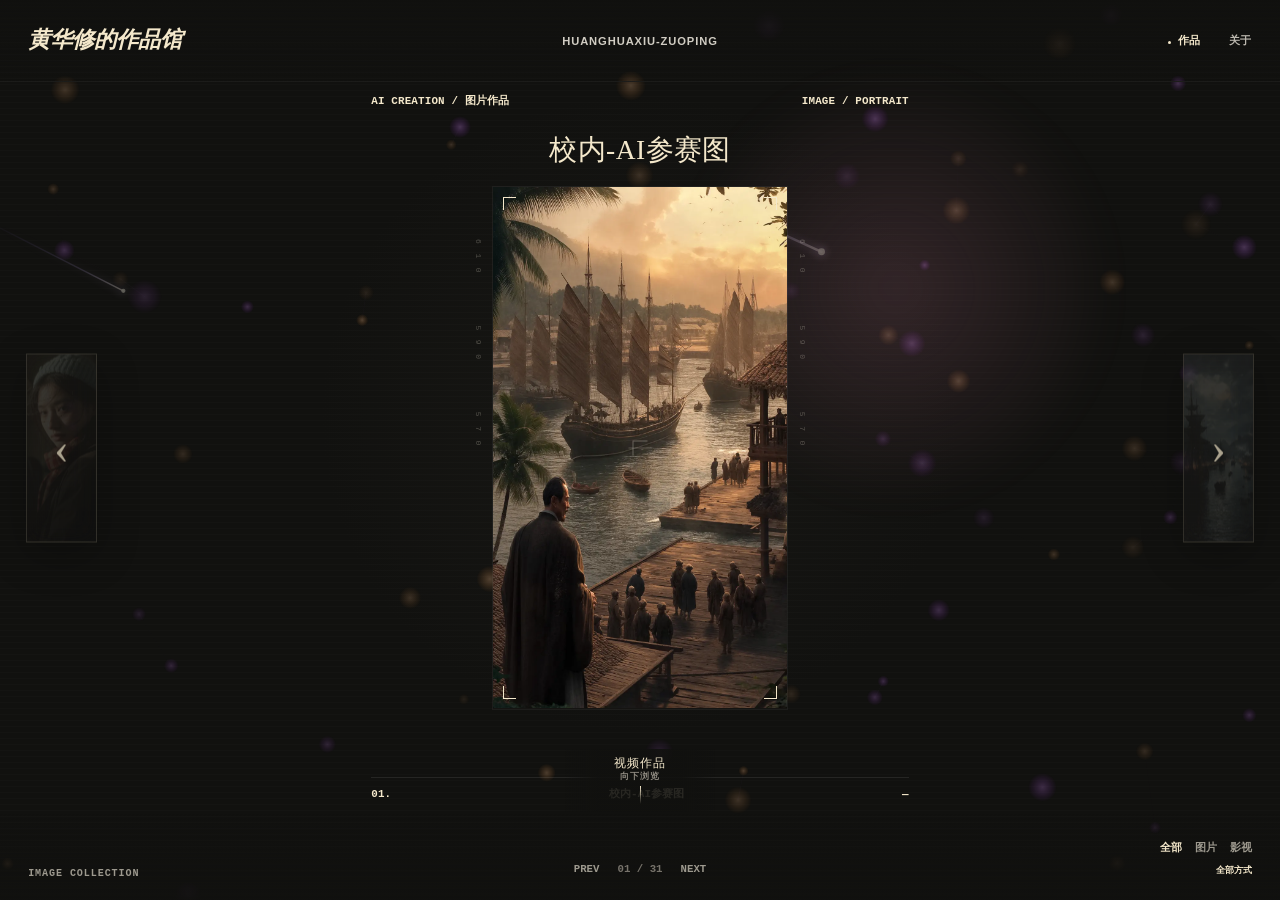
==== commit 9c7383a6: "Add 3.5 second portfolio autoplay" ====
--- a/index.html
+++ b/index.html
@@ -58,6 +58,6 @@
     <div class="viewer-copy"><div><span id="viewer-meta"></span><h2 id="viewer-title"></h2><p id="viewer-description"></p></div><span id="viewer-category"></span></div>
   </dialog>
   <script defer src="ambient.js?v=3"></script>
-  <script defer src="editorial-gallery.js?v=8"></script>
+  <script defer src="editorial-gallery.js?v=9"></script>
 </body>
 </html>
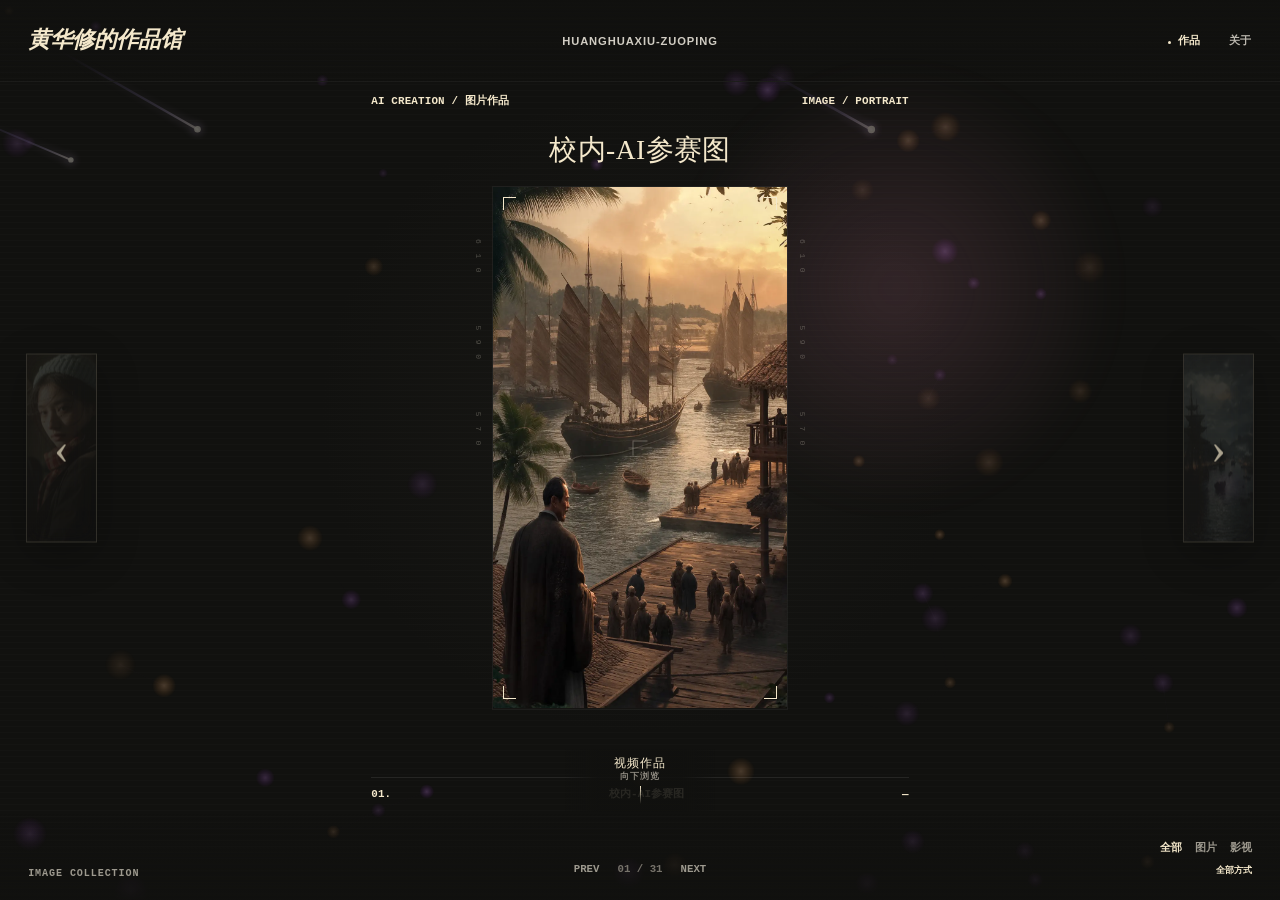
==== commit 74e10fd3: "Render uploaded video covers across portfolio" ====
--- a/index.html
+++ b/index.html
@@ -6,7 +6,7 @@
   <meta name="description" content="黄华修的 AI 视觉与影视作品集">
   <meta name="theme-color" content="#11110f">
   <title>黄华修的作品馆</title>
-  <link rel="stylesheet" href="editorial.css?v=8">
+  <link rel="stylesheet" href="editorial.css?v=10">
 </head>
 <body>
   <canvas class="ambient-canvas" aria-hidden="true"></canvas>
@@ -58,6 +58,6 @@
     <div class="viewer-copy"><div><span id="viewer-meta"></span><h2 id="viewer-title"></h2><p id="viewer-description"></p></div><span id="viewer-category"></span></div>
   </dialog>
   <script defer src="ambient.js?v=3"></script>
-  <script defer src="editorial-gallery.js?v=9"></script>
+  <script defer src="editorial-gallery.js?v=10"></script>
 </body>
 </html>
--- a/editorial.css
+++ b/editorial.css
@@ -79,3 +79,4 @@
 .peek::after{position:absolute;z-index:3;left:50%;top:50%;transform:translate(-50%,-50%);color:var(--paper);font:300 clamp(2rem,3.5vw,4rem)/1 Georgia,serif;text-shadow:0 2px 14px #000;transition:transform .3s,color .3s}.peek-previous::after{content:"‹"}.peek-next::after{content:"›"}
 .peek img{opacity:.2;filter:grayscale(.25);transition:opacity .35s,transform .5s}.peek .peek-label{opacity:0}.peek:hover,.peek:focus-visible{opacity:1;border-color:#f4e8cb75;outline:none}.peek:hover img,.peek:focus-visible img{opacity:.38;transform:scale(1.06)}.peek-previous:hover::after{transform:translate(-62%,-50%);color:var(--accent)}.peek-next:hover::after{transform:translate(-38%,-50%);color:var(--accent)}
 @media(max-width:720px){.title-fragment{display:none}.featured-composition{gap:0}.featured-title-above,.featured-composition.is-portrait-work .featured-title-above{position:relative;left:auto;bottom:auto;order:1;width:min(88vw,520px);margin:0 0 12px;transform:none;font-size:clamp(1rem,5vw,1.45rem);line-height:1.2;text-align:left}.featured-frame,.featured-frame.is-portrait{order:2}.peek{display:block;top:52%;width:46px;height:112px}.peek-previous{left:5px!important;right:auto!important}.peek-next{left:auto!important;right:5px!important}.peek::after{font-size:2.3rem}.peek img{opacity:.12}}
+.video-cover{position:relative;display:block;width:100%;height:100%;overflow:hidden;background:#171615}.video-cover picture,.video-cover img{display:block;width:100%;height:100%}.video-cover img{object-fit:cover}.video-cover>small{position:absolute;left:14px;bottom:12px;padding:5px 8px;background:#11110fc9;color:#f7d6df;font:600 .57rem/1 "Courier New",monospace;letter-spacing:.12em}.featured-media>.video-cover>small{left:18px;bottom:16px}.gallery-card-media>.video-cover>small{left:9px;bottom:8px}
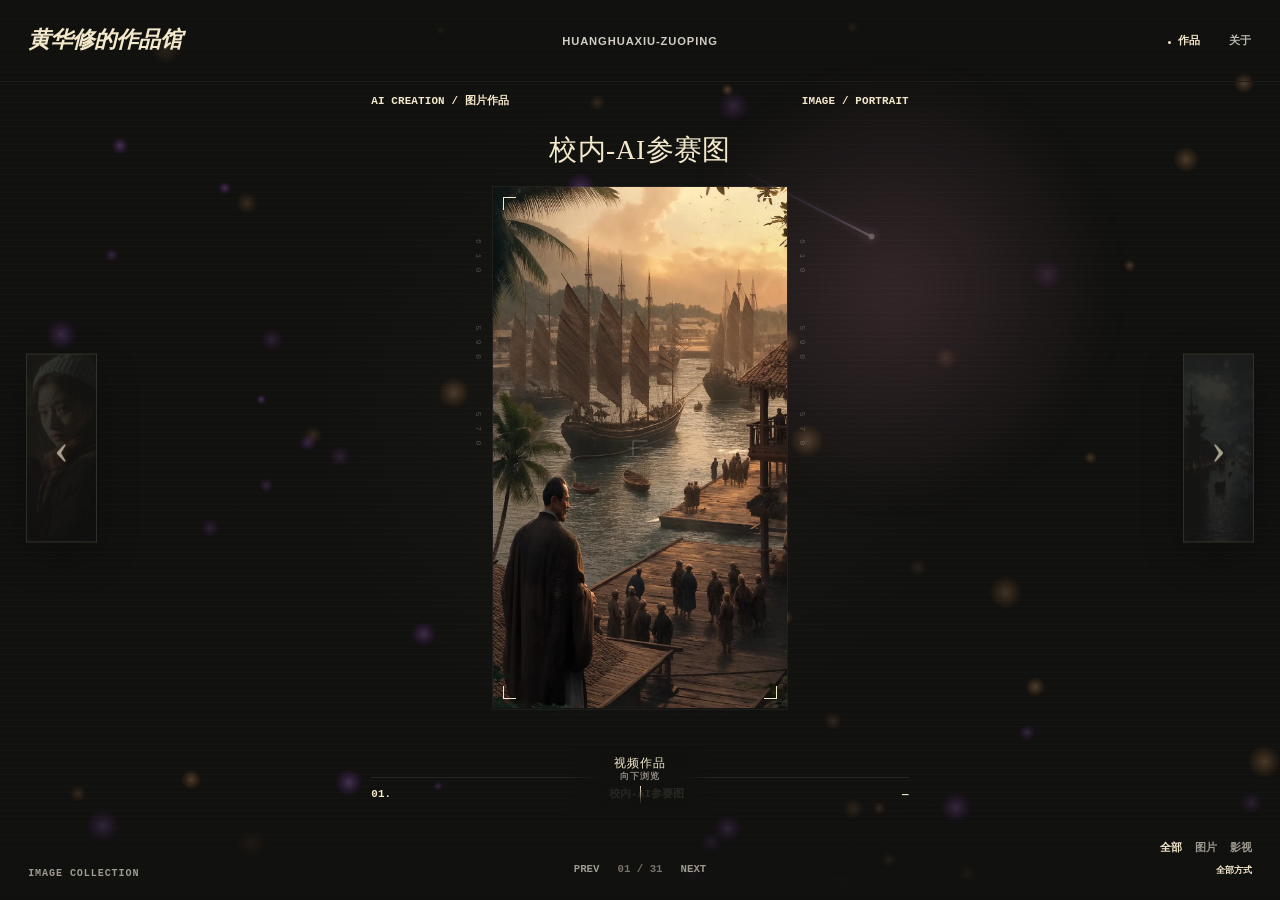
==== commit d0b1f762: "Separate admin media lists and mark playable videos" ====
--- a/index.html
+++ b/index.html
@@ -6,7 +6,7 @@
   <meta name="description" content="黄华修的 AI 视觉与影视作品集">
   <meta name="theme-color" content="#11110f">
   <title>黄华修的作品馆</title>
-  <link rel="stylesheet" href="editorial.css?v=10">
+  <link rel="stylesheet" href="editorial.css?v=11">
 </head>
 <body>
   <canvas class="ambient-canvas" aria-hidden="true"></canvas>
@@ -58,6 +58,6 @@
     <div class="viewer-copy"><div><span id="viewer-meta"></span><h2 id="viewer-title"></h2><p id="viewer-description"></p></div><span id="viewer-category"></span></div>
   </dialog>
   <script defer src="ambient.js?v=3"></script>
-  <script defer src="editorial-gallery.js?v=10"></script>
+  <script defer src="editorial-gallery.js?v=11"></script>
 </body>
 </html>
--- a/editorial.css
+++ b/editorial.css
@@ -80,3 +80,4 @@
 .peek img{opacity:.2;filter:grayscale(.25);transition:opacity .35s,transform .5s}.peek .peek-label{opacity:0}.peek:hover,.peek:focus-visible{opacity:1;border-color:#f4e8cb75;outline:none}.peek:hover img,.peek:focus-visible img{opacity:.38;transform:scale(1.06)}.peek-previous:hover::after{transform:translate(-62%,-50%);color:var(--accent)}.peek-next:hover::after{transform:translate(-38%,-50%);color:var(--accent)}
 @media(max-width:720px){.title-fragment{display:none}.featured-composition{gap:0}.featured-title-above,.featured-composition.is-portrait-work .featured-title-above{position:relative;left:auto;bottom:auto;order:1;width:min(88vw,520px);margin:0 0 12px;transform:none;font-size:clamp(1rem,5vw,1.45rem);line-height:1.2;text-align:left}.featured-frame,.featured-frame.is-portrait{order:2}.peek{display:block;top:52%;width:46px;height:112px}.peek-previous{left:5px!important;right:auto!important}.peek-next{left:auto!important;right:5px!important}.peek::after{font-size:2.3rem}.peek img{opacity:.12}}
 .video-cover{position:relative;display:block;width:100%;height:100%;overflow:hidden;background:#171615}.video-cover picture,.video-cover img{display:block;width:100%;height:100%}.video-cover img{object-fit:cover}.video-cover>small{position:absolute;left:14px;bottom:12px;padding:5px 8px;background:#11110fc9;color:#f7d6df;font:600 .57rem/1 "Courier New",monospace;letter-spacing:.12em}.featured-media>.video-cover>small{left:18px;bottom:16px}.gallery-card-media>.video-cover>small{left:9px;bottom:8px}
+.video-play-mark{position:absolute;z-index:4;left:50%;top:50%;display:grid;width:clamp(46px,5.4vw,76px);aspect-ratio:1;place-items:center;transform:translate(-50%,-50%);border:1px solid #fff7;border-radius:50%;background:#0b0b0a70;box-shadow:0 8px 30px #0007;backdrop-filter:blur(8px);transition:transform .3s,background .3s,border-color .3s}.video-play-mark i{display:block;width:0;height:0;margin-left:7%;border-top:clamp(7px,1vw,11px) solid transparent;border-bottom:clamp(7px,1vw,11px) solid transparent;border-left:clamp(12px,1.6vw,19px) solid #fff;filter:drop-shadow(0 2px 4px #0008)}.featured-frame:hover .video-play-mark,.gallery-card:hover .video-play-mark{transform:translate(-50%,-50%) scale(1.08);border-color:#fff;background:#171615a8}.video-poster{position:relative}.gallery-card-media .video-play-mark{width:clamp(38px,4vw,56px)}@media(max-width:720px){.video-play-mark{width:48px}.gallery-card-media .video-play-mark{width:40px}}
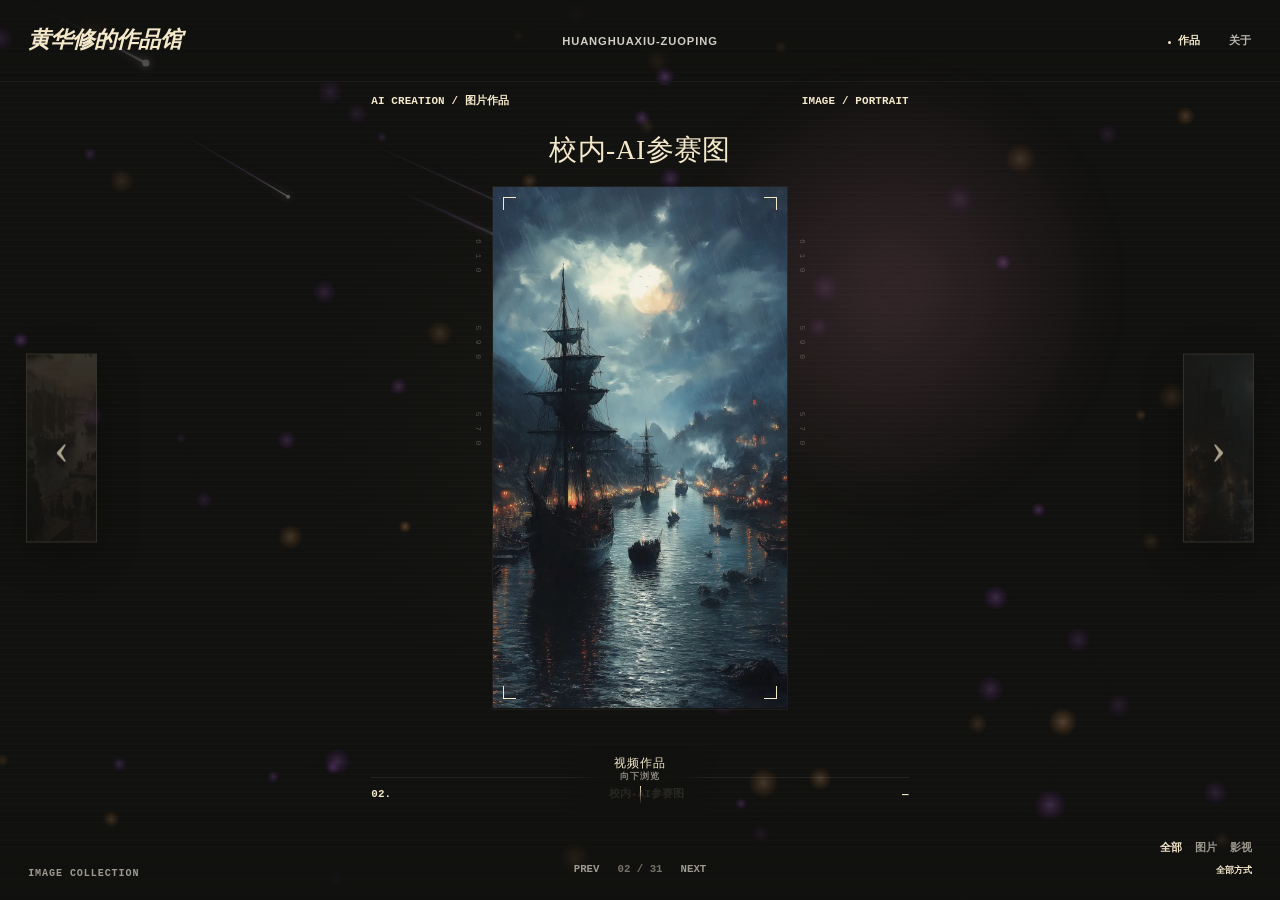
==== commit 411756d8: "Set portfolio autoplay interval to two seconds" ====
--- a/index.html
+++ b/index.html
@@ -58,6 +58,6 @@
     <div class="viewer-copy"><div><span id="viewer-meta"></span><h2 id="viewer-title"></h2><p id="viewer-description"></p></div><span id="viewer-category"></span></div>
   </dialog>
   <script defer src="ambient.js?v=3"></script>
-  <script defer src="editorial-gallery.js?v=11"></script>
+  <script defer src="editorial-gallery.js?v=12"></script>
 </body>
 </html>
